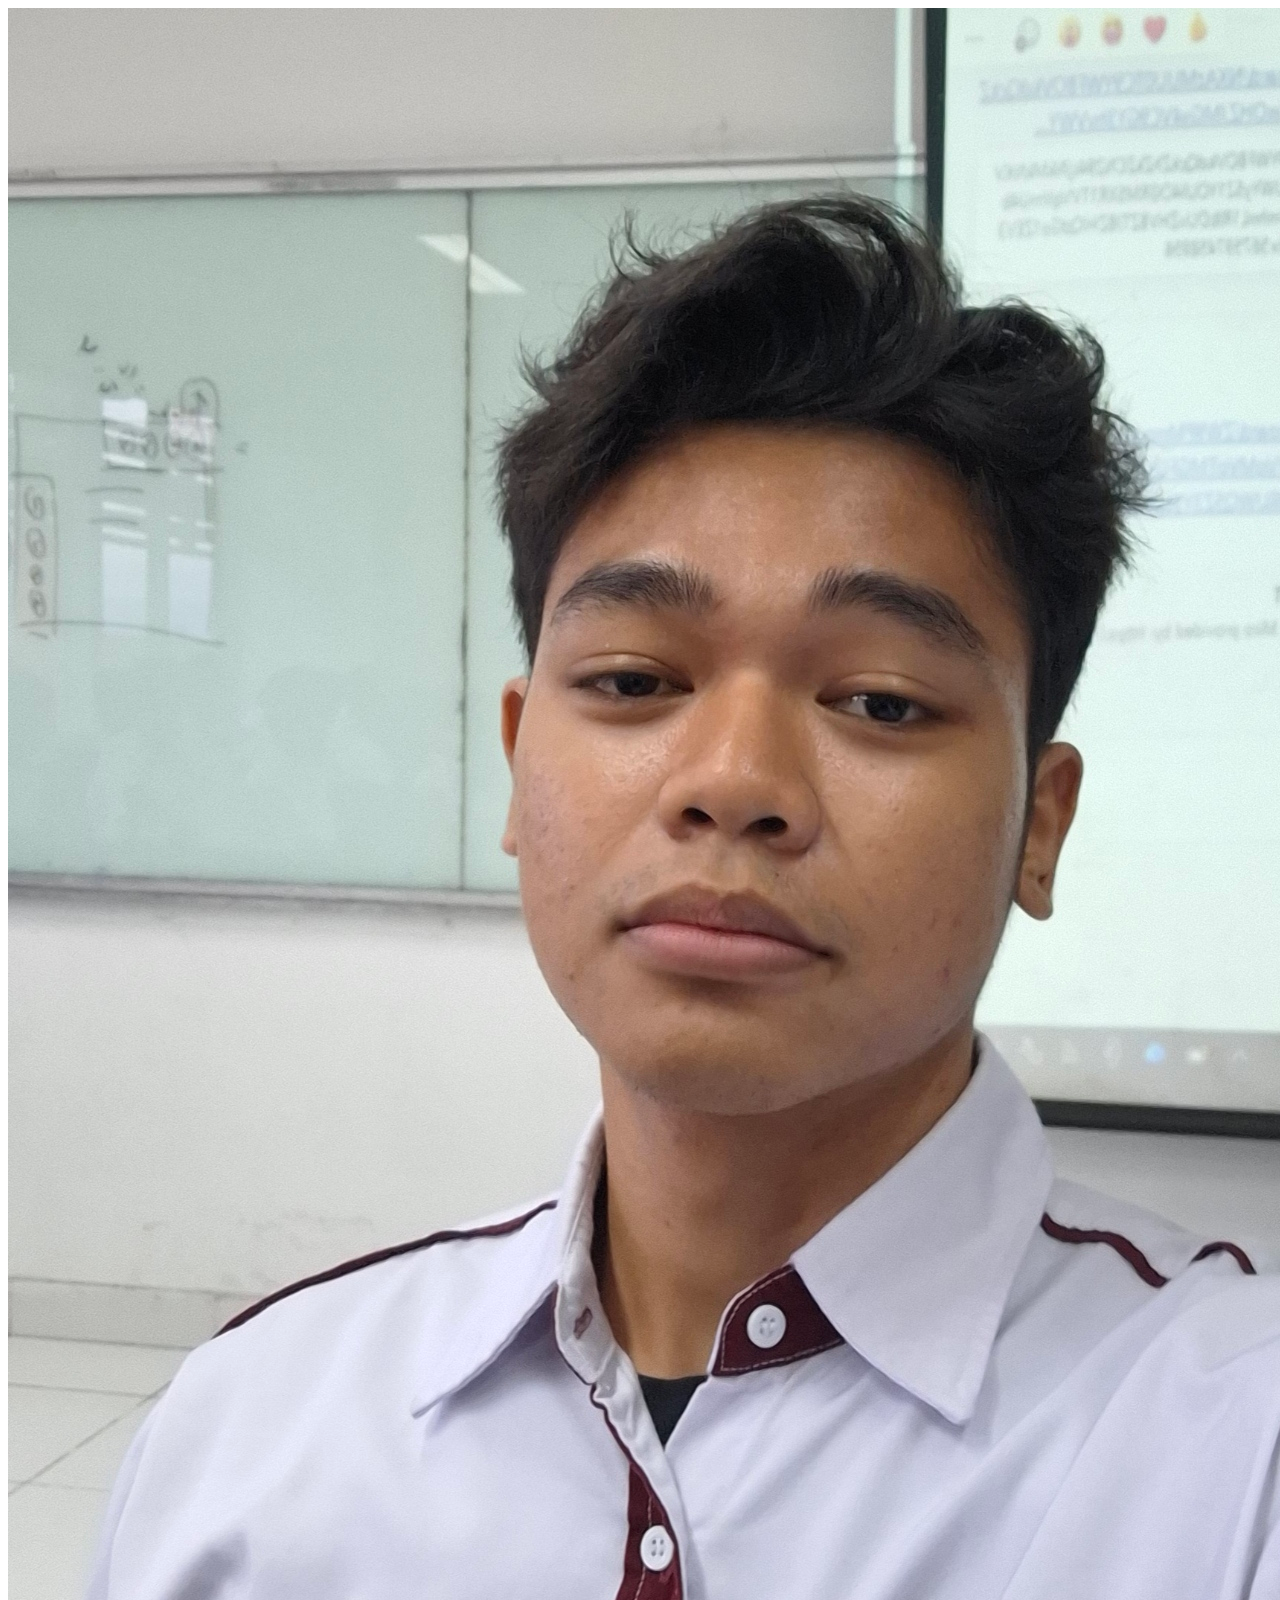
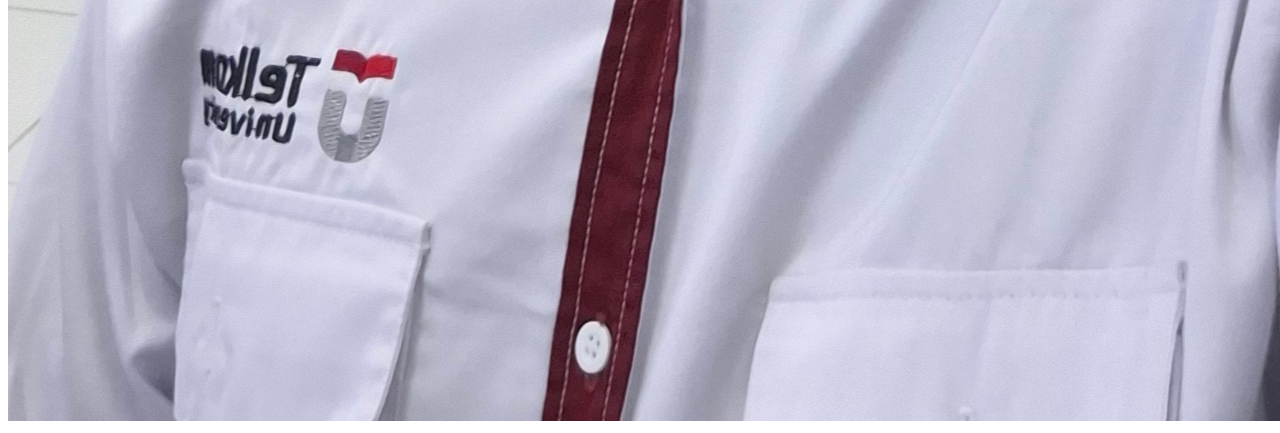
==== LATIHANPRAKTIKUM_M1_MICHAEL/index.html @ c62be564 "first commit" ====
<!DOCTYPE html>
<html lang="en">

<head>
    <meta charset="UTF-8">
    <meta name="viewport" content="width=device-width, initial-scale=1.0">
    <title>Client Site</title>
    <link rel="stylesheet" href="style.css">
</head>

<body>
    <div class="profile-img-container">
        <img class="profile-img" src="src/20260304_151713.jpg" alt="Profile Picture">
    </div>
</body>

</html>
---- LATIHANPRAKTIKUM_M1_MICHAEL/style.css ----
.

.profile-img{
    width: full-width;
}
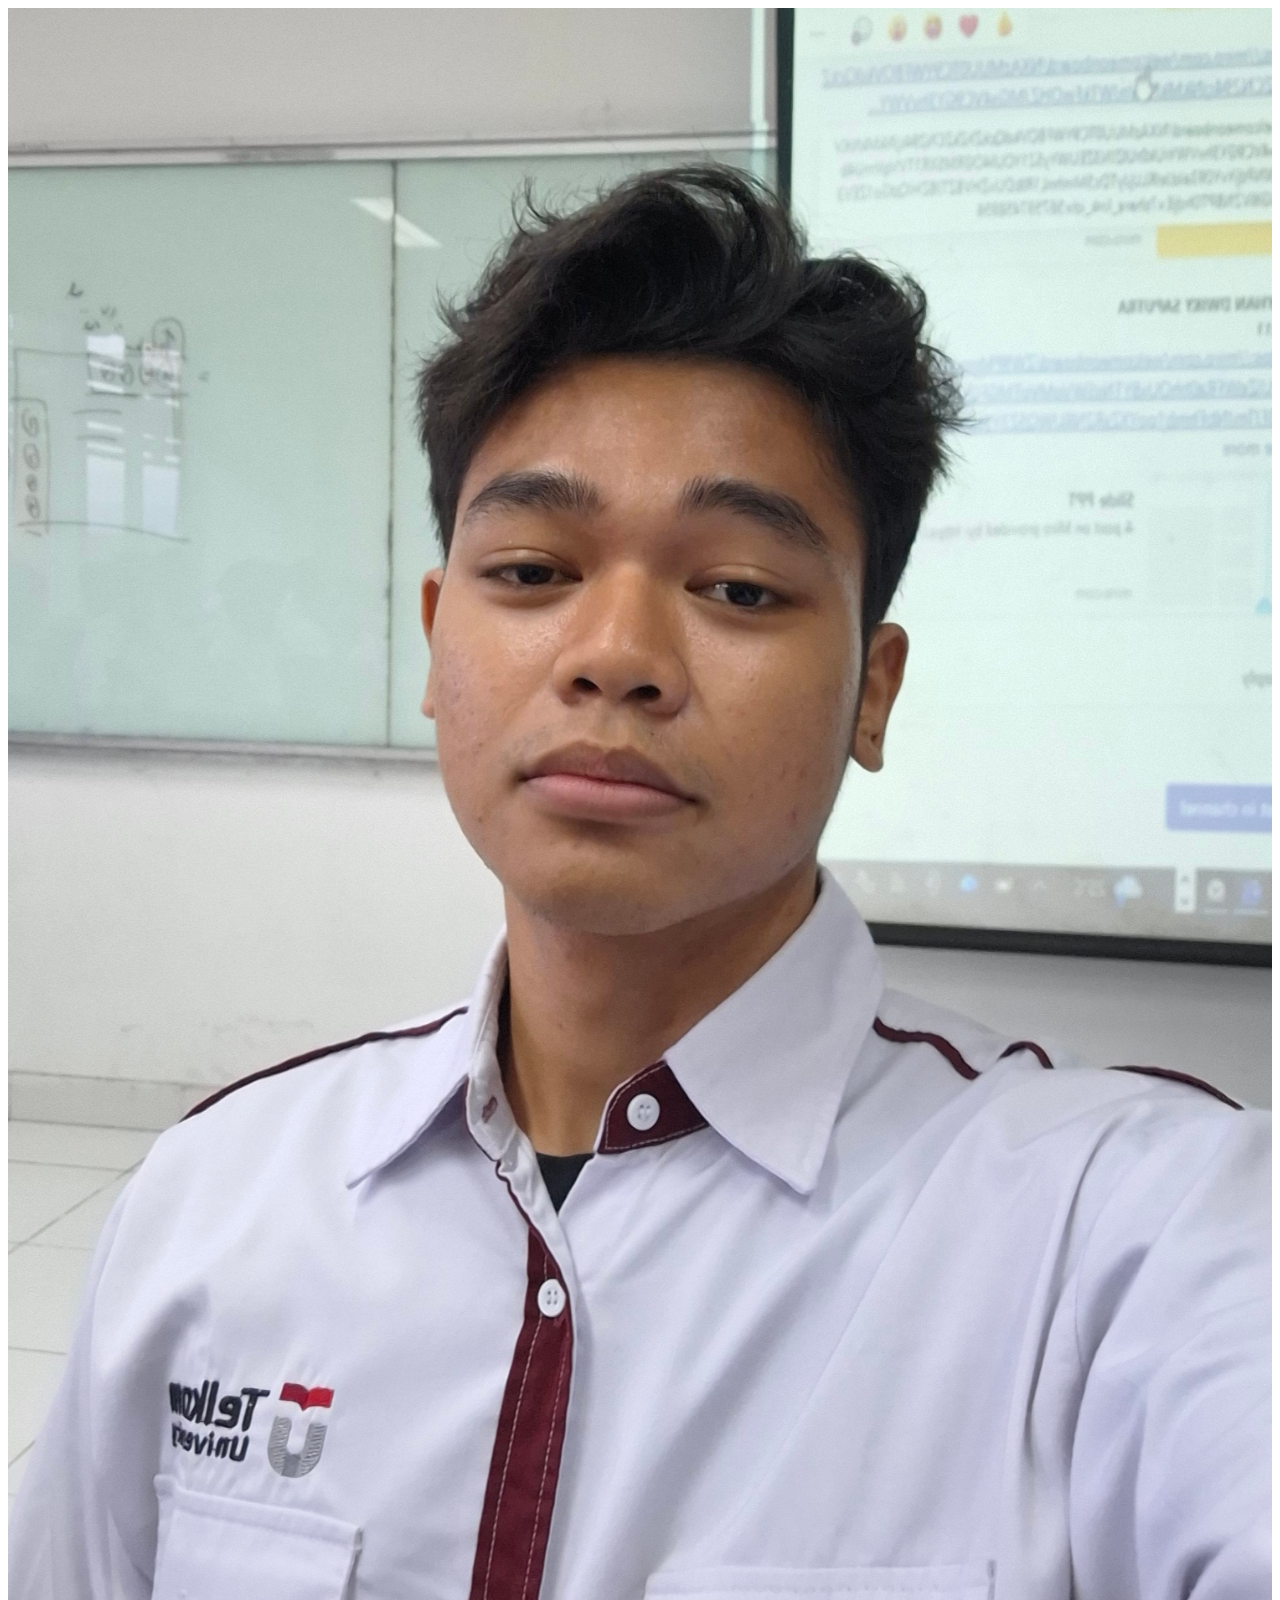
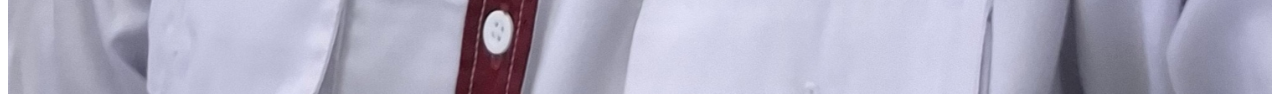
==== commit 20bd0f6a: "merapikan format" ====
--- a/LATIHANPRAKTIKUM_M1_MICHAEL/index.html
+++ b/LATIHANPRAKTIKUM_M1_MICHAEL/index.html
@@ -1,17 +1,15 @@
-<!DOCTYPE html>
+<!doctype html>
 <html lang="en">
+  <head>
+    <meta charset="UTF-8" />
+    <meta name="viewport" content="width=device-width, initial-scale=1.0" />
+    <title>Client Site</title>
+    <link rel="stylesheet" href="style.css" />
+  </head>
 
-<head>
-    <meta charset="UTF-8">
-    <meta name="viewport" content="width=device-width, initial-scale=1.0">
-    <title>Client Site</title>
-    <link rel="stylesheet" href="style.css">
-</head>
-
-<body>
+  <body>
     <div class="profile-img-container">
-        <img class="profile-img" src="src/20260304_151713.jpg" alt="Profile Picture">
+      <img class="profile-img" src="src/20260304_151713.jpg" alt="Profile Picture" />
     </div>
-</body>
-
-</html>+  </body>
+</html>
--- a/LATIHANPRAKTIKUM_M1_MICHAEL/style.css
+++ b/LATIHANPRAKTIKUM_M1_MICHAEL/style.css
@@ -1,5 +1,3 @@
-.
-
-.profile-img{
-    width: full-width;
+.profile-img {
+  width: 100%;
 }
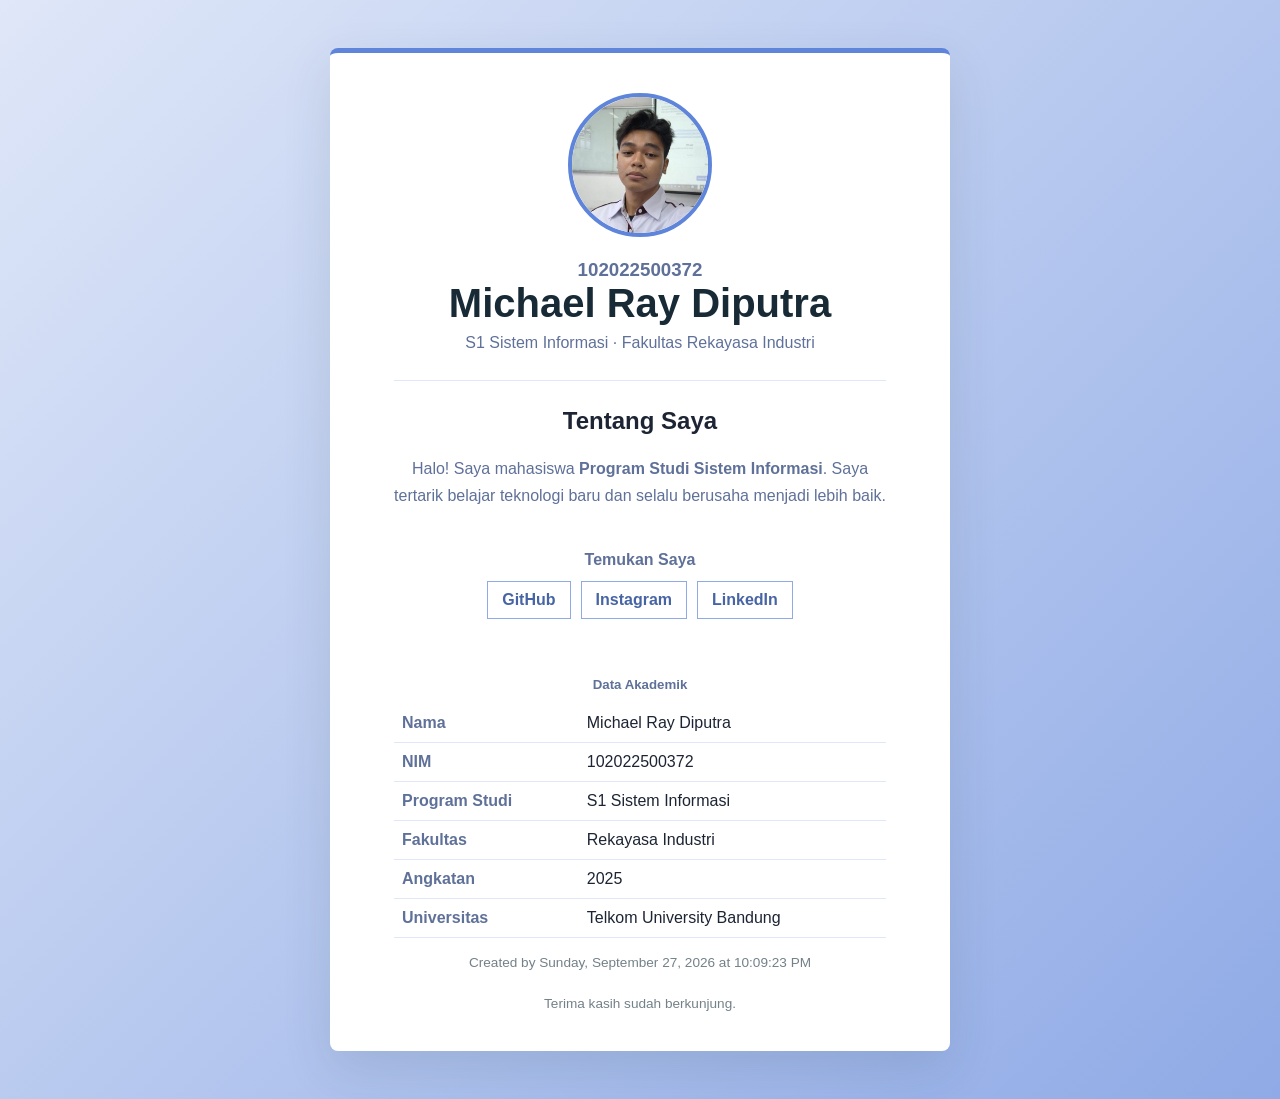
==== commit 0add36e8: "Update index.html and style.css for profile page enhancement; add favicon.ico" ====
--- a/LATIHANPRAKTIKUM_M1_MICHAEL/index.html
+++ b/LATIHANPRAKTIKUM_M1_MICHAEL/index.html
@@ -1,15 +1,78 @@
 <!doctype html>
-<html lang="en">
+<html lang="id">
   <head>
     <meta charset="UTF-8" />
     <meta name="viewport" content="width=device-width, initial-scale=1.0" />
-    <title>Client Site</title>
+    <meta name="description" content="Profil singkat mahasiswa dan tautan media sosial." />
+    <title>Personal Web</title>
+    <link rel="icon" href="src/favicon.ico" />
     <link rel="stylesheet" href="style.css" />
   </head>
 
   <body>
-    <div class="profile-img-container">
-      <img class="profile-img" src="src/20260304_151713.jpg" alt="Profile Picture" />
-    </div>
+    <main class="profile">
+      <header class="profile-header">
+        <img class="profile-img" src="src/20260304_151713.jpg" alt="Foto profil michael" />
+        <h3 class="subtitle">102022500372</h3>
+        <h1>Michael Ray Diputra</h1>
+        <p class="subtitle">S1 Sistem Informasi · Fakultas Rekayasa Industri</p>
+      </header>
+
+      <div class="about">
+        <h2 id="about-title">Tentang Saya</h2>
+        <p>
+          Halo! Saya mahasiswa <strong>Program Studi Sistem Informasi</strong>. Saya tertarik belajar teknologi baru dan selalu berusaha menjadi lebih baik.
+        </p>
+      </div>
+
+      <div class="social">
+        <h4 id="social-title">Temukan Saya</h4>
+        <nav class="social-links">
+          <a href="https://github.com/michaeldiputra" target="_blank">GitHub</a>
+          <a href="https://www.instagram.com/michael_257raydi" target="_blank">Instagram</a>
+          <a href="https://www.linkedin.com/in/michaeldiputra" target="_blank">LinkedIn</a>
+        </nav>
+      </div>
+
+      <div class="details">
+        <h5 id="details-title">Data Akademik</h5>
+        <table aria-labelledby="details-title">
+          <tbody>
+            <tr>
+              <th scope="row">Nama</th>
+              <td>Michael Ray Diputra</td>
+            </tr>
+            <tr>
+              <th scope="row">NIM</th>
+              <td>102022500372</td>
+            </tr>
+            <tr>
+              <th scope="row">Program Studi</th>
+              <td>S1 Sistem Informasi</td>
+            </tr>
+            <tr>
+              <th scope="row">Fakultas</th>
+              <td>Rekayasa Industri</td>
+            </tr>
+            <tr>
+              <th scope="row">Angkatan</th>
+              <td>2025</td>
+            </tr>
+            <tr>
+              <th scope="row">Universitas</th>
+              <td>Telkom University Bandung</td>
+            </tr>
+          </tbody>
+        </table>
+        <p class="created">
+          Created by
+          <time datetime="2026-09-27T22:09:23+07:00">Sunday, September 27, 2026 at 10:09:23 PM</time>
+        </p>
+      </div>
+
+      <footer>
+        <h6>Terima kasih sudah berkunjung.</h6>
+      </footer>
+    </main>
   </body>
 </html>
--- a/LATIHANPRAKTIKUM_M1_MICHAEL/style.css
+++ b/LATIHANPRAKTIKUM_M1_MICHAEL/style.css
@@ -1,3 +1,152 @@
+:root {
+  font-family: Helvetica, sans-serif;
+  color: #1d2433;
+  background: #8faae6;
+  --primary-color: #5f85db;
+}
+
+* {
+  box-sizing: border-box;
+}
+
+body {
+  min-height: 100vh;
+  margin: 0;
+  padding: 48px 20px;
+  background: linear-gradient(135deg, #dfe7f8, #8faae6);
+}
+
+.profile {
+  width: 100%;
+  max-width: 620px;
+  margin: 0 auto;
+  padding: 40px clamp(22px, 7vw, 64px);
+  background: #fff;
+  border-top: 5px solid var(--primary-color);
+  border-radius: 8px;
+  box-shadow: 0 18px 50px rgb(34 59 68 / 12%);
+  text-align: center;
+}
+
+.profile-header {
+  padding-bottom: 28px;
+  border-bottom: 1px solid #dfe7f8;
+}
+
 .profile-img {
+  display: block;
+  width: 144px;
+  height: 144px;
+  margin: 0 auto 22px;
+  border: 4px solid var(--primary-color);
+  border-radius: 50%;
+  object-fit: cover;
+}
+
+h1,
+h2,
+h3,
+h4,
+h5,
+h6 {
+  margin-top: 0;
+}
+
+h1 {
+  margin-bottom: 8px;
+  color: #172a35;
+  font-size: 2.5rem;
+}
+
+.subtitle {
+  margin: 0;
+  color: #5f7199;
+}
+
+.about,
+.social {
+  padding-top: 26px;
+}
+
+.details {
+  padding-top: 42px
+}
+
+.about p {
+  color: #5f7199;
+  line-height: 1.7;
+}
+
+.social h4,
+.details h5 {
+  margin-bottom: 12px;
+  color: #5f7199;
+}
+
+table {
   width: 100%;
-}+  border-collapse: collapse;
+  text-align: left;
+}
+
+th,
+td {
+  padding: 10px 8px;
+  border-bottom: 1px solid #dfe7f8;
+}
+
+th {
+  color: #5f7199;
+}
+
+.created {
+  margin-bottom: 0;
+  color: #738188;
+  font-size: 0.85rem;
+  line-height: 1.6;
+}
+
+.social-links {
+  display: flex;
+  flex-wrap: wrap;
+  justify-content: center;
+  gap: 10px;
+  margin-bottom: 16px;
+}
+
+.social-links a {
+  padding: 9px 14px;
+  border: 1px solid #8faae6;
+  color: #4764a4;
+  font-weight: 700;
+  text-decoration: none;
+}
+
+.social-links a:hover,
+.social-links a:focus-visible {
+  background: #e7f5f2;
+  outline: 2px solid var(--primary-color);
+  outline-offset: 2px;
+}
+
+footer {
+  padding-top: 22px;
+  color: #738188;
+}
+
+footer h6 {
+  margin-bottom: 0;
+  font-size: 0.85rem;
+  font-weight: 400;
+}
+
+@media (max-width: 480px) {
+  body {
+    padding: 20px 12px;
+  }
+
+  .profile {
+    padding-top: 30px;
+    padding-bottom: 30px;
+  }
+}
